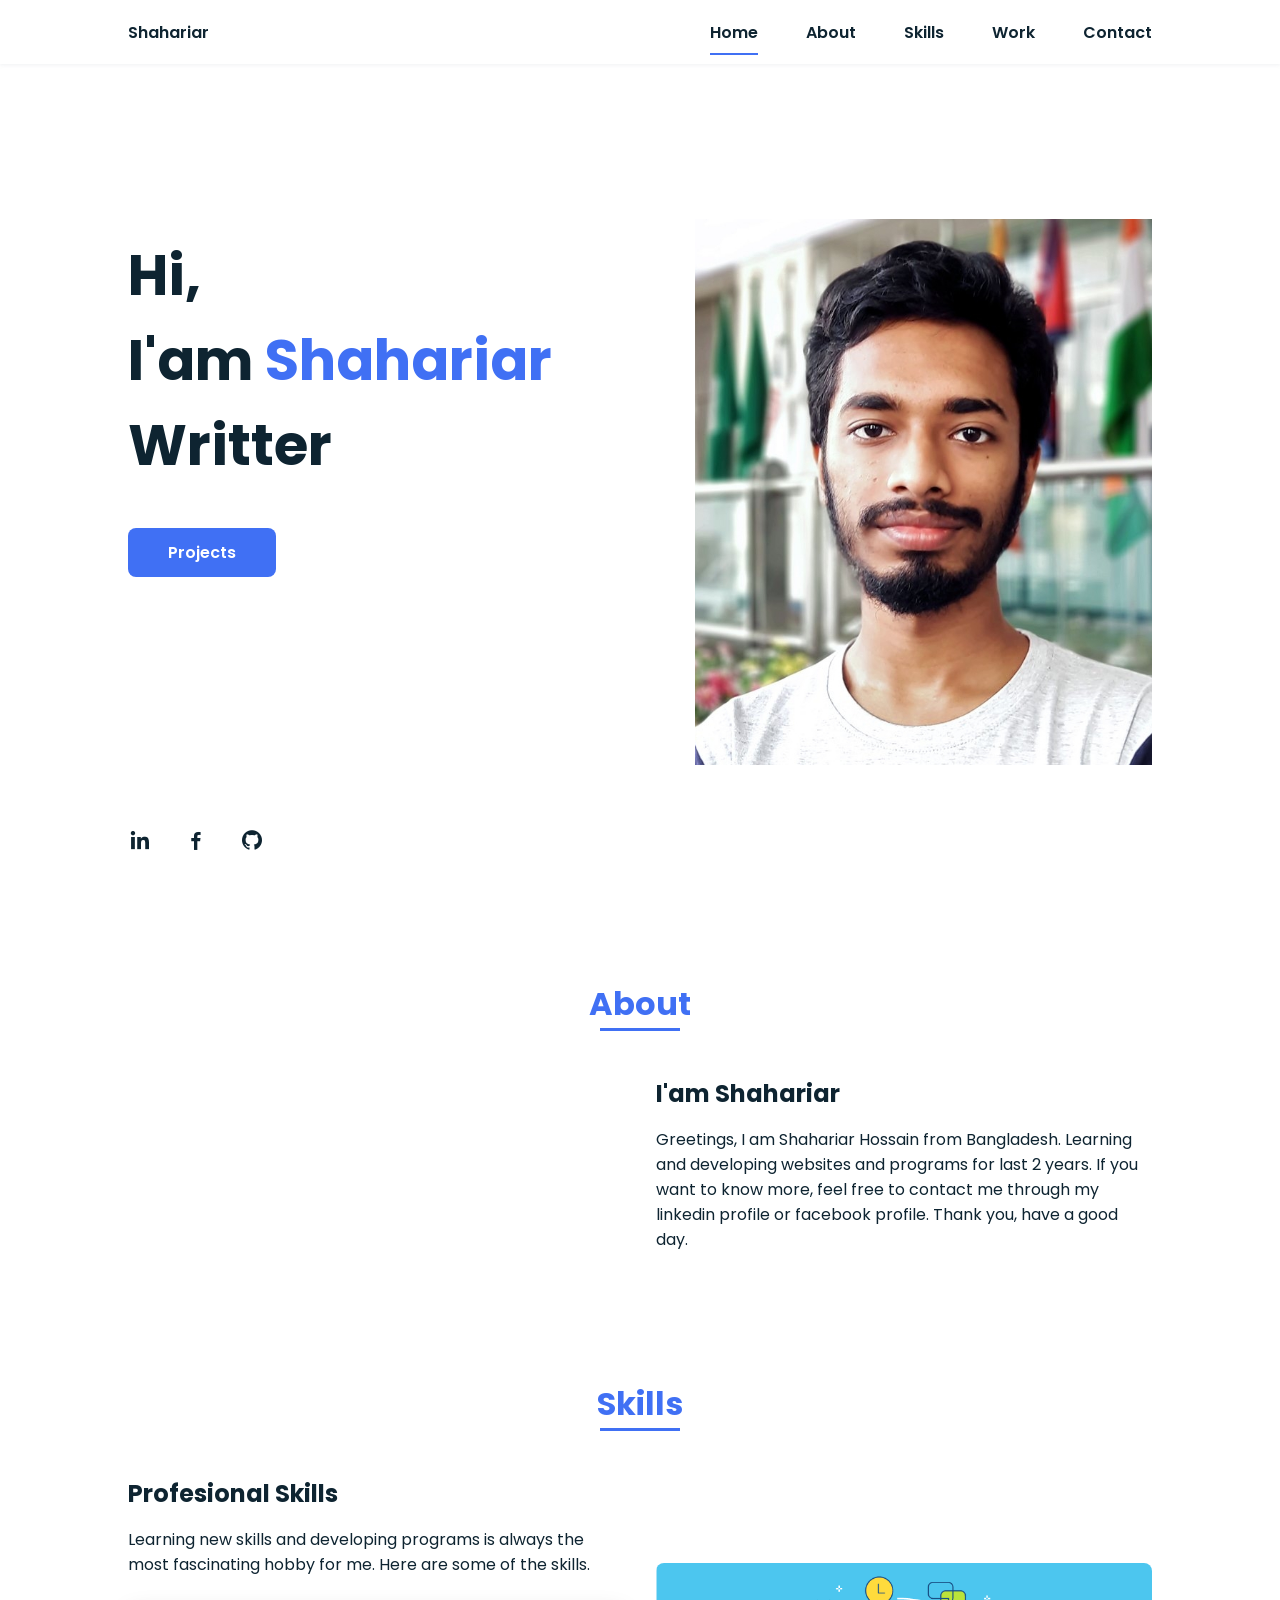
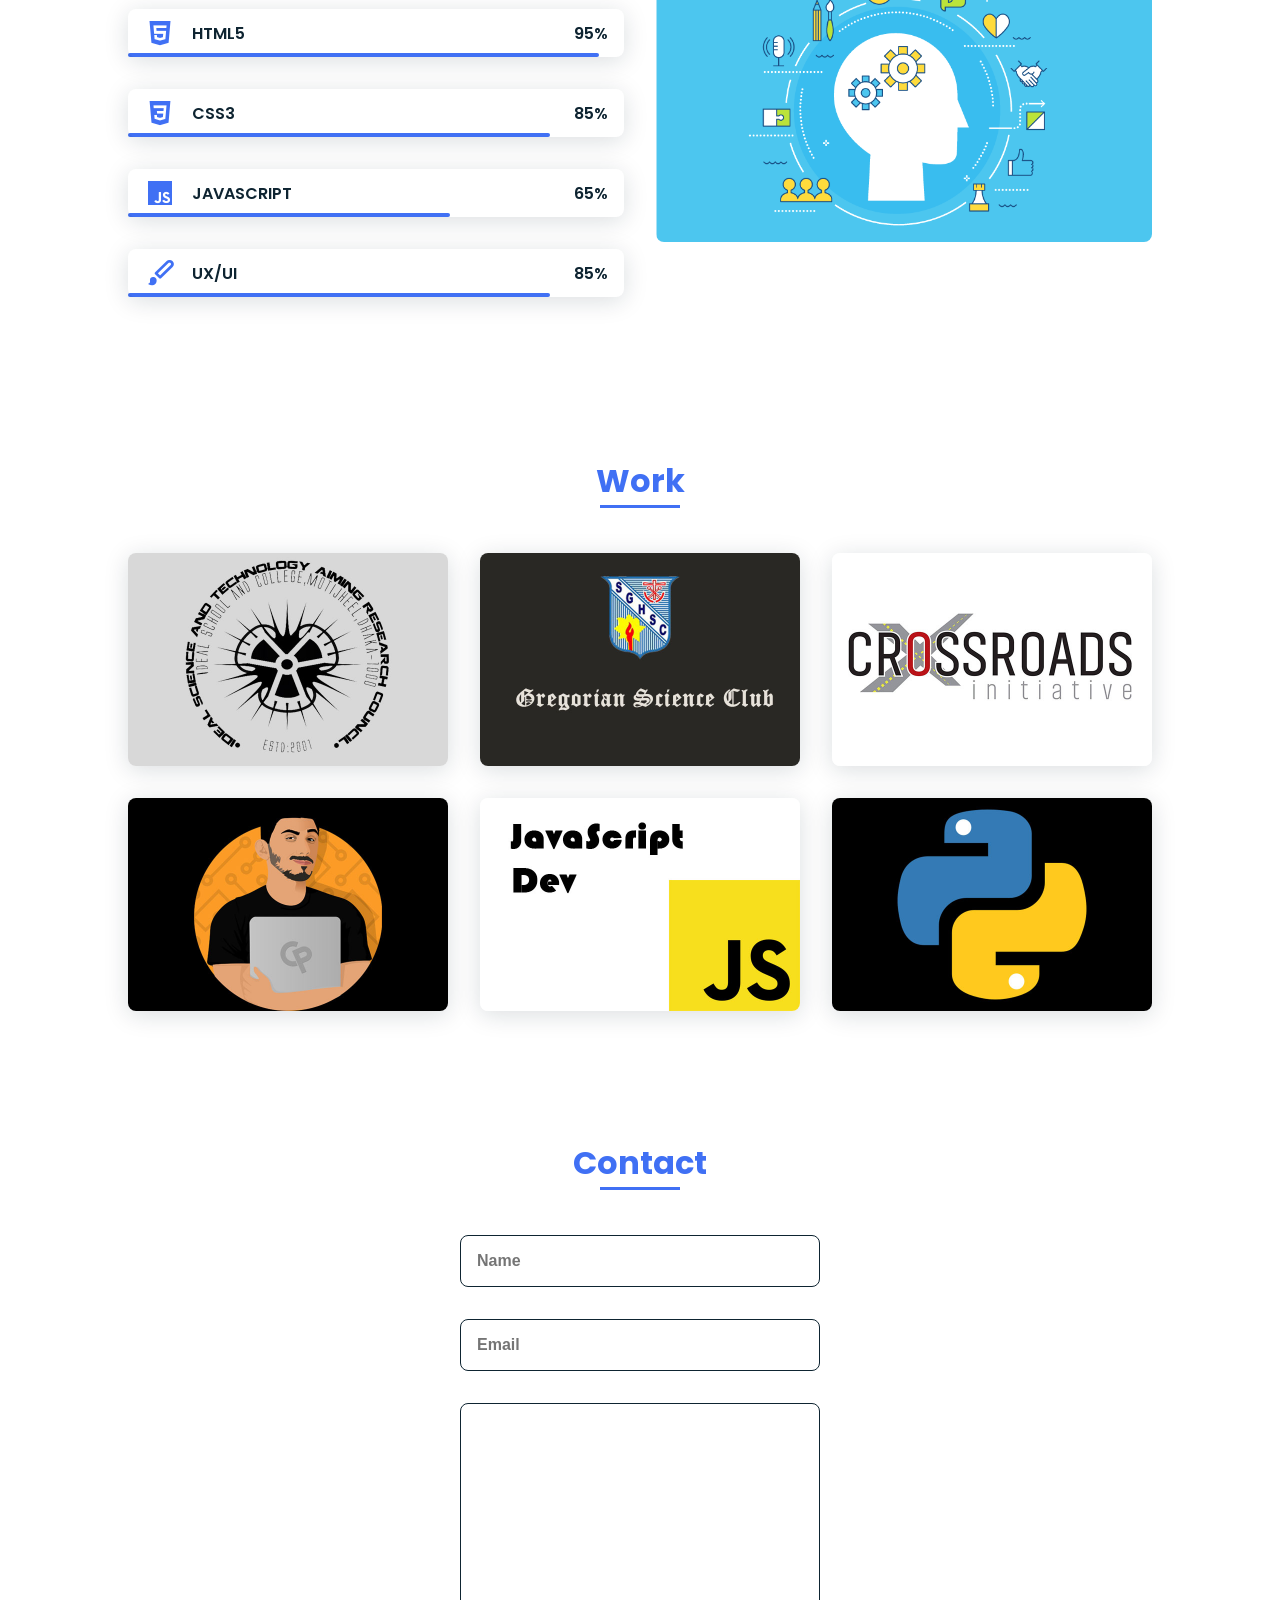
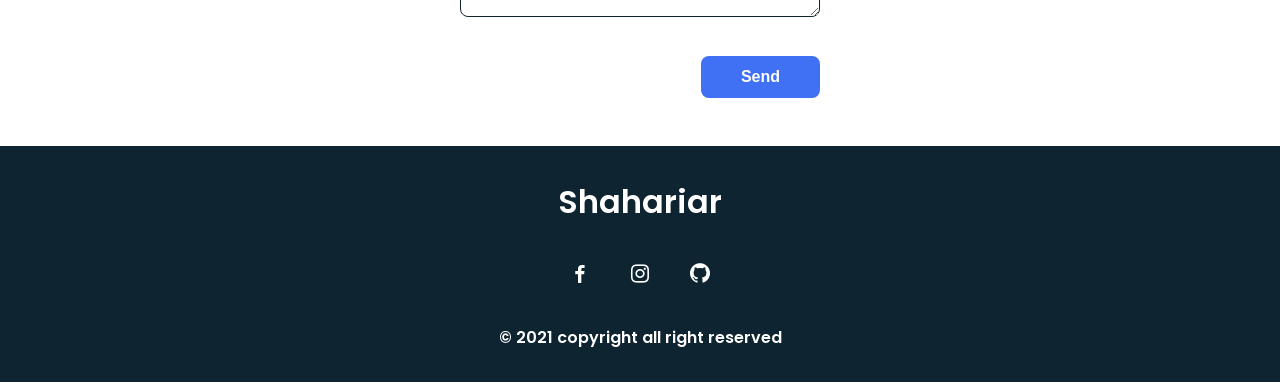
==== index.html @ df0adf30 "Add files via upload" ====
<!DOCTYPE html>
<html lang="en">

<head>
    <meta charset="UTF-8">
    <meta name="viewport" content="width=device-width, initial-scale=1.0">

    <link rel="stylesheet" href="assets/css/styles.css">

    <!-- =====BOX ICONS===== -->
    <link href='https://cdn.jsdelivr.net/npm/boxicons@2.0.5/css/boxicons.min.css' rel='stylesheet'>

    <title>Shahariar Hossain's Portfolio</title>
</head>

<body>
    <!--===== HEADER =====-->
    <header class="l-header">
        <nav class="nav bd-grid">
            <div>
                <a href="http://Shahariarportfolio.web.app/" class="nav__logo">Shahariar</a>
            </div>

            <div class="nav__menu" id="nav-menu">
                <ul class="nav__list">
                    <li class="nav__item"><a href="#home" class="nav__link active">Home</a></li>
                    <li class="nav__item"><a href="#about" class="nav__link">About</a></li>
                    <li class="nav__item"><a href="#skills" class="nav__link">Skills</a></li>
                    <li class="nav__item"><a href="#work" class="nav__link">Work</a></li>
                    <li class="nav__item"><a href="#contact" class="nav__link">Contact</a></li>
                </ul>
            </div>

            <div class="nav__toggle" id="nav-toggle">
                <i class='bx bx-menu'></i>
            </div>
        </nav>
    </header>

    <main class="l-main">
        <!--===== HOME =====-->
        <section class="home bd-grid" id="home">
            <div class="home__data">
                <h1 class="home__title">Hi,<br>I'am <span class="home__title-color">Shahariar</span><br> Writter</h1>

                <a href="https://Shahariar-project-porfolio.web.app/" class="button">Projects</a>
            </div>

            <div class="home__social">
                <a href="https://www.linkedin.com/in/sronxyz/" class="home__social-icon"><i class='bx bxl-linkedin'></i></a>
                <a href="https://www.facebook.com/sron.xyz/" class="home__social-icon"><i class='bx bxl-facebook' ></i></a>
                <a href="https://github.com/shahariarhossain" class="home__social-icon"><i class='bx bxl-github' ></i></a>
            </div>

            <div class="home__img">
                <img src="assets/img/perfil.jpg" alt="">
            </div>
        </section>

        <!--===== ABOUT =====-->
        <section class="about section " id="about">
            <h2 class="section-title">About</h2>

            <div class="about__container bd-grid">
                <div class="about__img">
                    <img src="assets/img/about.jpg" alt="">
                </div>

                <div>
                    <h2 class="about__subtitle">I'am Shahariar</h2>
                    <p class="about__text">Greetings, I am Shahariar Hossain from Bangladesh. Learning and developing websites and programs for last 2 years. If you want to know more, feel free to contact me through my linkedin profile or facebook profile. Thank you, have a
                        good day.</p>
                </div>
            </div>
        </section>

        <!--===== SKILLS =====-->
        <section class="skills section" id="skills">
            <h2 class="section-title">Skills</h2>

            <div class="skills__container bd-grid">
                <div>
                    <h2 class="skills__subtitle">Profesional Skills</h2>
                    <p class="skills__text">Learning new skills and developing programs is always the most fascinating hobby for me. Here are some of the skills.</p>
                    <div class="skills__data">
                        <div class="skills__names">
                            <i class='bx bxl-html5 skills__icon'></i>
                            <span class="skills__name">HTML5</span>
                        </div>
                        <div class="skills__bar skills__html">

                        </div>
                        <div>
                            <span class="skills__percentage">95%</span>
                        </div>
                    </div>
                    <div class="skills__data">
                        <div class="skills__names">
                            <i class='bx bxl-css3 skills__icon'></i>
                            <span class="skills__name">CSS3</span>
                        </div>
                        <div class="skills__bar skills__css">

                        </div>
                        <div>
                            <span class="skills__percentage">85%</span>
                        </div>
                    </div>
                    <div class="skills__data">
                        <div class="skills__names">
                            <i class='bx bxl-javascript skills__icon'></i>
                            <span class="skills__name">JAVASCRIPT</span>
                        </div>
                        <div class="skills__bar skills__js">

                        </div>
                        <div>
                            <span class="skills__percentage">65%</span>
                        </div>
                    </div>
                    <div class="skills__data">
                        <div class="skills__names">
                            <i class='bx bxs-paint skills__icon'></i>
                            <span class="skills__name">UX/UI</span>
                        </div>
                        <div class="skills__bar skills__ux">

                        </div>
                        <div>
                            <span class="skills__percentage">85%</span>
                        </div>
                    </div>
                </div>

                <div>
                    <img src="assets/img/work7.jpg" alt="" class="skills__img">
                </div>
            </div>
        </section>

        <!--===== WORK =====-->
        <section class="work section" id="work">
            <h2 class="section-title">Work</h2>

            <div class="work__container bd-grid">
                <div class="work__img">
                    <img src="assets/img/work1.jpg" alt="">
                </div>
                <div class="work__img">
                    <img src="assets/img/work2.jpg" alt="">
                </div>
                <div class="work__img">
                    <img src="assets/img/work3.jpg" alt="">
                </div>
                <div class="work__img">
                    <img src="assets/img/work4.jpg" alt="">
                </div>
                <div class="work__img">
                    <img src="assets/img/work5.jpg" alt="">
                </div>
                <div class="work__img">
                    <img src="assets/img/work6.jpg" alt="">
                </div>
            </div>
        </section>

        <!--===== CONTACT =====-->
        <section class="contact section" id="contact">
            <h2 class="section-title">Contact</h2>

            <div class="contact__container bd-grid">
                <form action="contact_form_handelar.php" class="contact__form">
                    <input type="text" placeholder="Name" class="contact__input">
                    <input type="mail" placeholder="Email" class="contact__input">
                    <textarea name="" id="" cols="0" rows="10" class="contact__input"></textarea>
                    <input type="submit" value="Send" class="contact__button button">
                </form>
            </div>
        </section>
    </main>

    <!--===== FOOTER =====-->
    <footer class="footer">
        <p class="footer__title">Shahariar</p>
        <div class="footer__social">
            <a href="https://www.facebook.com/sron.xyz" class="footer__icon"><i class='bx bxl-facebook' ></i></a>
            <a href="https://www.instagram.com/sron.xyz/" class="footer__icon"><i class='bx bxl-instagram' ></i></a>
            <a href="https://github.com/shahariarhossain" class="footer__icon"><i class='bx bxl-github' ></i></a>
        </div>
        <p>&#169; 2021 copyright all right reserved</p>
    </footer>


    <!--===== SCROLL REVEAL =====-->
    <script src="https://unpkg.com/scrollreveal"></script>

    <!--===== MAIN JS =====-->
    <script src="assets/js/main.js"></script>
</body>

</html>
---- assets/css/styles.css ----
/*===== GOOGLE FONTS =====*/

@import url("https://fonts.googleapis.com/css2?family=Poppins:wght@400;600;700&display=swap");
/*===== VARIABLES CSS =====*/

:root {
    --header-height: 3rem;
    --font-semi: 600;
}

/*===== Colores =====*/

:root {
    --first-color: #4070F4;
    --second-color: #0E2431;
}

/*===== Fuente y tipografia =====*/

:root {
    --body-font: 'Poppins', sans-serif;
    --big-font-size: 2rem;
    --h2-font-size: 1.25rem;
    --normal-font-size: 0.938rem;
}

@media screen and (min-width: 768px) {
    :root {
        --big-font-size: 3.5rem;
        --h2-font-size: 2rem;
        --normal-font-size: 1rem;
    }
}

/*===== Margenes =====*/

:root {
    --mb-1: 0.5rem;
    --mb-2: 1rem;
    --mb-3: 1.5rem;
    --mb-4: 2rem;
    --mb-5: 2.5rem;
    --mb-6: 3rem;
}

/*===== z index =====*/

:root {
    --z-back: -10;
    --z-normal: 1;
    --z-tooltip: 10;
    --z-fixed: 100;
}

/*===== BASE =====*/

*,
::before,
::after {
    box-sizing: border-box;
}

html {
    scroll-behavior: smooth;
}

body {
    margin: var(--header-height) 0 0 0;
    font-family: var(--body-font);
    font-size: var(--normal-font-size);
    color: var(--second-color);
}

h1,
h2,
p {
    margin: 0;
}

ul {
    margin: 0;
    padding: 0;
    list-style: none;
}

a {
    text-decoration: none;
}

img {
    max-width: 100%;
    height: auto;
    display: block;
}

/*===== CLASS CSS ===== */

.section-title {
    position: relative;
    font-size: var(--h2-font-size);
    color: var(--first-color);
    margin-top: var(--mb-2);
    margin-bottom: var(--mb-4);
    text-align: center;
}

.section-title::after {
    position: absolute;
    content: "";
    width: 64px;
    height: 0.18rem;
    left: 0;
    right: 0;
    margin: auto;
    top: 2rem;
    background-color: var(--first-color);
}

.section {
    padding-top: 3rem;
    padding-bottom: 2rem;
}

/*===== LAYOUT =====*/

.bd-grid {
    max-width: 1024px;
    display: grid;
    grid-template-columns: 100%;
    grid-column-gap: 2rem;
    width: calc(100% - 2rem);
    margin-left: var(--mb-2);
    margin-right: var(--mb-2);
}

.l-header {
    width: 100%;
    position: fixed;
    top: 0;
    left: 0;
    z-index: var(--z-fixed);
    background-color: #fff;
    box-shadow: 0 1px 4px rgba(146, 161, 176, .15);
}

/*===== NAV =====*/

.nav {
    height: var(--header-height);
    display: flex;
    justify-content: space-between;
    align-items: center;
    font-weight: var(--font-semi);
}

@media screen and (max-width: 768px) {
    .nav__menu {
        position: fixed;
        top: var(--header-height);
        right: -100%;
        width: 80%;
        height: 100%;
        padding: 2rem;
        background-color: var(--second-color);
        transition: .5s;
    }
}

.nav__item {
    margin-bottom: var(--mb-4);
}

.nav__link {
    position: relative;
    color: #fff;
}

.nav__link:hover {
    position: relative;
}

.nav__link:hover::after {
    position: absolute;
    content: "";
    width: 100%;
    height: 0.18rem;
    left: 0;
    top: 2rem;
    background-color: var(--first-color);
}

.nav__logo {
    color: var(--second-color);
}

.nav__toggle {
    color: var(--second-color);
    font-size: 1.5rem;
    cursor: pointer;
}

/*Active menu*/

.active::after {
    position: absolute;
    content: "";
    width: 100%;
    height: 0.18rem;
    left: 0;
    top: 2rem;
    background-color: var(--first-color);
}

/*=== Show menu ===*/

.show {
    right: 0;
}

/*===== HOME =====*/

.home {
    height: calc(100vh - 3rem);
    row-gap: 1rem;
}

.home__data {
    align-self: center;
}

.home__title {
    font-size: var(--big-font-size);
    margin-bottom: var(--mb-5);
}

.home__title-color {
    color: var(--first-color);
}

.home__social {
    display: flex;
    flex-direction: column;
}

.home__social-icon {
    width: max-content;
    margin-bottom: var(--mb-2);
    font-size: 1.5rem;
    color: var(--second-color);
}

.home__social-icon:hover {
    color: var(--first-color);
}

.home__img {
    position: absolute;
    right: 0;
    bottom: 0;
    width: 295px;
}

/*BUTTONS*/

.button {
    display: inline-block;
    background-color: var(--first-color);
    color: #fff;
    padding: .75rem 2.5rem;
    font-weight: var(--font-semi);
    border-radius: .5rem;
}

.button:hover {
    box-shadow: 0 10px 36px rgba(0, 0, 0, .15);
}

/* ===== ABOUT =====*/

.about__container {
    row-gap: 2rem;
    text-align: center;
}

.about__subtitle {
    margin-bottom: var(--mb-2);
}

.about__img {
    justify-self: center;
}

.about__img img {
    width: 200px;
    border-radius: .5rem;
}

/* ===== SKILLS =====*/

.skills__container {
    row-gap: 2rem;
    text-align: center;
}

.skills__subtitle {
    margin-bottom: var(--mb-2);
}

.skills__text {
    margin-bottom: var(--mb-4);
}

.skills__data {
    display: flex;
    justify-content: space-between;
    align-items: center;
    position: relative;
    font-weight: var(--font-semi);
    padding: .5rem 1rem;
    margin-bottom: var(--mb-4);
    border-radius: .5rem;
    box-shadow: 0 4px 25px rgba(14, 36, 49, .15);
}

.skills__icon {
    font-size: 2rem;
    margin-right: var(--mb-2);
    color: var(--first-color);
}

.skills__names {
    display: flex;
    align-items: center;
}

.skills__bar {
    position: absolute;
    left: 0;
    bottom: 0;
    background-color: var(--first-color);
    height: .25rem;
    border-radius: .5rem;
    z-index: var(--z-back);
}

.skills__html {
    width: 95%;
}

.skills__css {
    width: 85%;
}

.skills__js {
    width: 65%;
}

.skills__ux {
    width: 85%;
}

.skills__img {
    border-radius: .5rem;
}

/* ===== WORK =====*/

.work__container {
    row-gap: 2rem;
}

.work__img {
    box-shadow: 0 4px 25px rgba(14, 36, 49, .15);
    border-radius: .5rem;
    overflow: hidden;
}

.work__img img {
    transition: 1s;
    cursor: pointer;
}

.work__img img:hover {
    transform: scale(1.1);
}

/* ===== CONTACT =====*/

.contact__input {
    width: 100%;
    font-size: var(--normal-font-size);
    font-weight: var(--font-semi);
    padding: 1rem;
    border-radius: .5rem;
    border: 1.5px solid var(--second-color);
    outline: none;
    margin-bottom: var(--mb-4);
}

.contact__button {
    display: block;
    border: none;
    outline: none;
    font-size: var(--normal-font-size);
    cursor: pointer;
    margin-left: auto;
}

/* ===== FOOTER =====*/

.footer {
    background-color: var(--second-color);
    color: #fff;
    text-align: center;
    font-weight: var(--font-semi);
    padding: 2rem 0;
}

.footer__title {
    font-size: 2rem;
    margin-bottom: var(--mb-4);
}

.footer__social {
    margin-bottom: var(--mb-4);
}

.footer__icon {
    font-size: 1.5rem;
    color: #fff;
    margin: 0 var(--mb-2)
}

/* ===== MEDIA QUERIES=====*/

@media screen and (min-width: 768px) {
    body {
        margin: 0;
    }
    .section {
        padding-top: 4rem;
        padding-bottom: 3rem;
    }
    .section-title {
        margin-bottom: var(--mb-6);
    }
    .section-title::after {
        width: 80px;
        top: 3rem;
    }
    .nav {
        height: calc(var(--header-height) + 1rem);
    }
    .nav__list {
        display: flex;
        padding-top: 0;
    }
    .nav__item {
        margin-left: var(--mb-6);
        margin-bottom: 0;
    }
    .nav__toggle {
        display: none;
    }
    .nav__link {
        color: var(--second-color);
    }
    .home {
        height: 100vh;
    }
    .home__data {
        align-self: flex-end;
    }
    .home__social {
        padding-top: 0;
        padding-bottom: 2.5rem;
        flex-direction: row;
        align-self: flex-end;
    }
    .home__social-icon {
        margin-bottom: 0;
        margin-right: var(--mb-4);
    }
    .home__img {
        width: 457px;
        bottom: 15%;
    }
    .about__container,
    .skills__container {
        grid-template-columns: repeat(2, 1fr);
        align-items: center;
        text-align: initial;
    }
    .about__img img {
        width: 300px;
    }
    .work__container {
        grid-template-columns: repeat(3, 1fr);
        grid-template-rows: repeat(2, 1fr);
        column-gap: 2rem;
    }
    .contact__form {
        width: 360px;
    }
    .contact__container {
        justify-items: center;
    }
}

@media screen and (min-width: 1024px) {
    .bd-grid {
        margin-left: auto;
        margin-right: auto;
    }
    .home__img {
        right: 10%;
    }
}
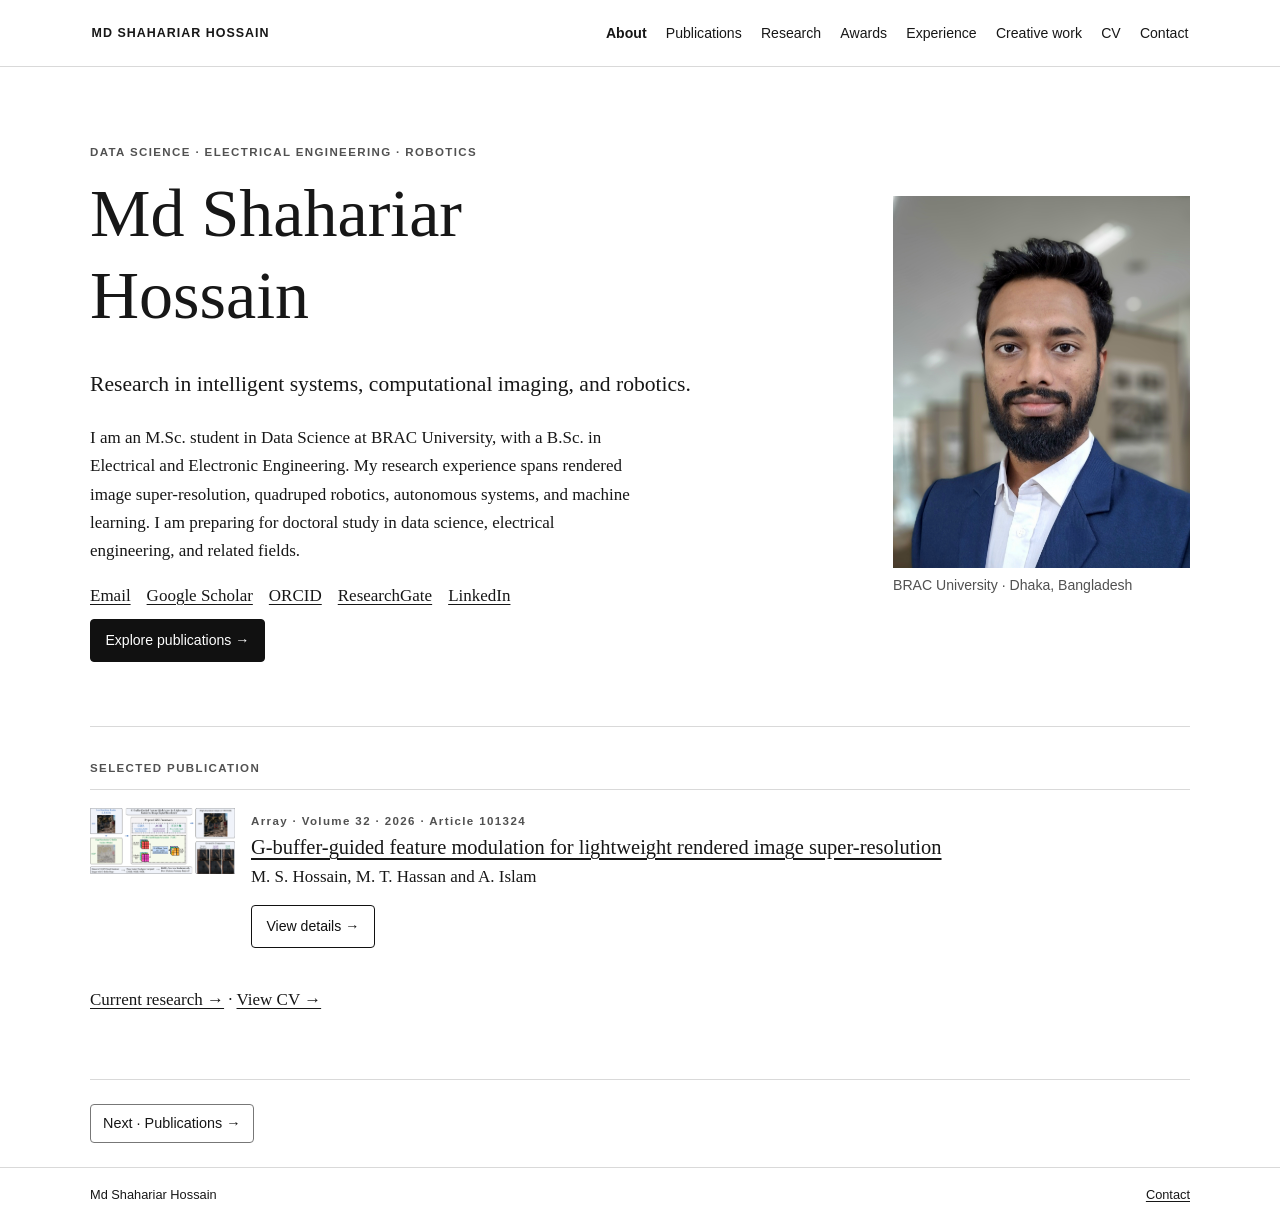
==== commit 8b13efd3: "Add files via upload" ====
--- a/index.html
+++ b/index.html
@@ -1,201 +1,49 @@
-<!DOCTYPE html>
+<!doctype html>
 <html lang="en">
-
 <head>
-    <meta charset="UTF-8">
-    <meta name="viewport" content="width=device-width, initial-scale=1.0">
-
-    <link rel="stylesheet" href="assets/css/styles.css">
-
-    <!-- =====BOX ICONS===== -->
-    <link href='https://cdn.jsdelivr.net/npm/boxicons@2.0.5/css/boxicons.min.css' rel='stylesheet'>
-
-    <title>Shahariar Hossain's Portfolio</title>
+  <meta charset="utf-8">
+  <meta name="viewport" content="width=device-width, initial-scale=1">
+  <title>About | Md Shahariar Hossain</title>
+  <link rel="stylesheet" href="style.css">
 </head>
-
 <body>
-    <!--===== HEADER =====-->
-    <header class="l-header">
-        <nav class="nav bd-grid">
-            <div>
-                <a href="http://Shahariarportfolio.web.app/" class="nav__logo">Shahariar</a>
-            </div>
-
-            <div class="nav__menu" id="nav-menu">
-                <ul class="nav__list">
-                    <li class="nav__item"><a href="#home" class="nav__link active">Home</a></li>
-                    <li class="nav__item"><a href="#about" class="nav__link">About</a></li>
-                    <li class="nav__item"><a href="#skills" class="nav__link">Skills</a></li>
-                    <li class="nav__item"><a href="#work" class="nav__link">Work</a></li>
-                    <li class="nav__item"><a href="#contact" class="nav__link">Contact</a></li>
-                </ul>
-            </div>
-
-            <div class="nav__toggle" id="nav-toggle">
-                <i class='bx bx-menu'></i>
-            </div>
-        </nav>
-    </header>
-
-    <main class="l-main">
-        <!--===== HOME =====-->
-        <section class="home bd-grid" id="home">
-            <div class="home__data">
-                <h1 class="home__title">Hi,<br>I'am <span class="home__title-color">Shahariar</span><br> Writter</h1>
-
-                <a href="https://Shahariar-project-porfolio.web.app/" class="button">Projects</a>
-            </div>
-
-            <div class="home__social">
-                <a href="https://www.linkedin.com/in/sronxyz/" class="home__social-icon"><i class='bx bxl-linkedin'></i></a>
-                <a href="https://www.facebook.com/sron.xyz/" class="home__social-icon"><i class='bx bxl-facebook' ></i></a>
-                <a href="https://github.com/shahariarhossain" class="home__social-icon"><i class='bx bxl-github' ></i></a>
-            </div>
-
-            <div class="home__img">
-                <img src="assets/img/perfil.jpg" alt="">
-            </div>
-        </section>
-
-        <!--===== ABOUT =====-->
-        <section class="about section " id="about">
-            <h2 class="section-title">About</h2>
-
-            <div class="about__container bd-grid">
-                <div class="about__img">
-                    <img src="assets/img/about.jpg" alt="">
-                </div>
-
-                <div>
-                    <h2 class="about__subtitle">I'am Shahariar</h2>
-                    <p class="about__text">Greetings, I am Shahariar Hossain from Bangladesh. Learning and developing websites and programs for last 2 years. If you want to know more, feel free to contact me through my linkedin profile or facebook profile. Thank you, have a
-                        good day.</p>
-                </div>
-            </div>
-        </section>
-
-        <!--===== SKILLS =====-->
-        <section class="skills section" id="skills">
-            <h2 class="section-title">Skills</h2>
-
-            <div class="skills__container bd-grid">
-                <div>
-                    <h2 class="skills__subtitle">Profesional Skills</h2>
-                    <p class="skills__text">Learning new skills and developing programs is always the most fascinating hobby for me. Here are some of the skills.</p>
-                    <div class="skills__data">
-                        <div class="skills__names">
-                            <i class='bx bxl-html5 skills__icon'></i>
-                            <span class="skills__name">HTML5</span>
-                        </div>
-                        <div class="skills__bar skills__html">
-
-                        </div>
-                        <div>
-                            <span class="skills__percentage">95%</span>
-                        </div>
-                    </div>
-                    <div class="skills__data">
-                        <div class="skills__names">
-                            <i class='bx bxl-css3 skills__icon'></i>
-                            <span class="skills__name">CSS3</span>
-                        </div>
-                        <div class="skills__bar skills__css">
-
-                        </div>
-                        <div>
-                            <span class="skills__percentage">85%</span>
-                        </div>
-                    </div>
-                    <div class="skills__data">
-                        <div class="skills__names">
-                            <i class='bx bxl-javascript skills__icon'></i>
-                            <span class="skills__name">JAVASCRIPT</span>
-                        </div>
-                        <div class="skills__bar skills__js">
-
-                        </div>
-                        <div>
-                            <span class="skills__percentage">65%</span>
-                        </div>
-                    </div>
-                    <div class="skills__data">
-                        <div class="skills__names">
-                            <i class='bx bxs-paint skills__icon'></i>
-                            <span class="skills__name">UX/UI</span>
-                        </div>
-                        <div class="skills__bar skills__ux">
-
-                        </div>
-                        <div>
-                            <span class="skills__percentage">85%</span>
-                        </div>
-                    </div>
-                </div>
-
-                <div>
-                    <img src="assets/img/work7.jpg" alt="" class="skills__img">
-                </div>
-            </div>
-        </section>
-
-        <!--===== WORK =====-->
-        <section class="work section" id="work">
-            <h2 class="section-title">Work</h2>
-
-            <div class="work__container bd-grid">
-                <div class="work__img">
-                    <img src="assets/img/work1.jpg" alt="">
-                </div>
-                <div class="work__img">
-                    <img src="assets/img/work2.jpg" alt="">
-                </div>
-                <div class="work__img">
-                    <img src="assets/img/work3.jpg" alt="">
-                </div>
-                <div class="work__img">
-                    <img src="assets/img/work4.jpg" alt="">
-                </div>
-                <div class="work__img">
-                    <img src="assets/img/work5.jpg" alt="">
-                </div>
-                <div class="work__img">
-                    <img src="assets/img/work6.jpg" alt="">
-                </div>
-            </div>
-        </section>
-
-        <!--===== CONTACT =====-->
-        <section class="contact section" id="contact">
-            <h2 class="section-title">Contact</h2>
-
-            <div class="contact__container bd-grid">
-                <form action="contact_form_handelar.php" class="contact__form">
-                    <input type="text" placeholder="Name" class="contact__input">
-                    <input type="mail" placeholder="Email" class="contact__input">
-                    <textarea name="" id="" cols="0" rows="10" class="contact__input"></textarea>
-                    <input type="submit" value="Send" class="contact__button button">
-                </form>
-            </div>
-        </section>
-    </main>
-
-    <!--===== FOOTER =====-->
-    <footer class="footer">
-        <p class="footer__title">Shahariar</p>
-        <div class="footer__social">
-            <a href="https://www.facebook.com/sron.xyz" class="footer__icon"><i class='bx bxl-facebook' ></i></a>
-            <a href="https://www.instagram.com/sron.xyz/" class="footer__icon"><i class='bx bxl-instagram' ></i></a>
-            <a href="https://github.com/shahariarhossain" class="footer__icon"><i class='bx bxl-github' ></i></a>
-        </div>
-        <p>&#169; 2021 copyright all right reserved</p>
-    </footer>
-
-
-    <!--===== SCROLL REVEAL =====-->
-    <script src="https://unpkg.com/scrollreveal"></script>
-
-    <!--===== MAIN JS =====-->
-    <script src="assets/js/main.js"></script>
+  <a class="skip" href="#main">Skip to content</a>
+  <header class="site-header">
+    <div class="header-inner">
+      <a class="brand" href="index.html">MD SHAHARIAR HOSSAIN</a>
+      <nav class="desktop-nav" aria-label="Main navigation">
+        <a href="index.html" aria-current="page">About</a>
+        <a href="publications.html">Publications</a>
+        <a href="research.html">Research</a>
+        <a href="awards.html">Awards</a>
+        <a href="experience.html">Experience</a>
+        <a href="creative.html">Creative work</a>
+        <a href="cv.html">CV</a>
+        <a href="contact.html">Contact</a>
+      </nav>
+      <details class="mobile-menu">
+        <summary aria-label="Main navigation menu"><span aria-hidden="true"></span></summary>
+        <nav aria-label="Main navigation">
+        <a href="index.html" aria-current="page">About</a>
+        <a href="publications.html">Publications</a>
+        <a href="research.html">Research</a>
+        <a href="awards.html">Awards</a>
+        <a href="experience.html">Experience</a>
+        <a href="creative.html">Creative work</a>
+        <a href="cv.html">CV</a>
+        <a href="contact.html">Contact</a>
+      </nav>
+      </details>
+    </div>
+  </header>
+  <main id="main">
+<section class="hero wrap" id="about"><div class="hero-copy"><p class="eyebrow">DATA SCIENCE · ELECTRICAL ENGINEERING · ROBOTICS</p><h1>Md Shahariar<br>Hossain</h1><p class="lead">Research in intelligent systems, computational imaging, and robotics.</p><p>I am an M.Sc. student in Data Science at BRAC University, with a B.Sc. in Electrical and Electronic Engineering. My research experience spans rendered image super-resolution, quadruped robotics, autonomous systems, and machine learning. I am preparing for doctoral study in data science, electrical engineering, and related fields.</p><div class="links"><a href="mailto:shahariar.hossain.sron@gmail.com">Email</a><a href="https://scholar.google.com/citations?user=Wtchfr8AAAAJ&amp;hl=en">Google Scholar</a><a href="https://orcid.org/0009-0006-8416-8100">ORCID</a><a href="https://researchgate.net/profile/Md-Hossain-1381">ResearchGate</a><a href="https://linkedin.com/in/sronxyz">LinkedIn</a></div><a class="button" href="publications.html">Explore publications <span aria-hidden="true">→</span></a></div><figure class="portrait"><img src="portrait.jpg" alt="Portrait of Md Shahariar Hossain"><figcaption>BRAC University · Dhaka, Bangladesh</figcaption></figure></section>
+<section class="wrap featured"><p class="eyebrow">SELECTED PUBLICATION</p><article class="paper-card">
+  <img class="paper-thumb" src="gbuffer.png" alt="" loading="lazy">
+  <div><p class="eyebrow">Array · Volume 32 · 2026 · Article 101324</p><h2><a href="paper-gbuffer.html">G-buffer-guided feature modulation for lightweight rendered image super-resolution</a></h2><p>M. S. Hossain, M. T. Hassan and A. Islam</p><p class="paper-actions"><a class="button secondary" href="paper-gbuffer.html">View details →</a></p></div>
+</article><p><a href="research.html">Current research →</a> · <a href="cv.html">View CV →</a></p></section>
+  </main>
+  <nav class="wrap page-links" aria-label="Page navigation"><a href="publications.html">Next · Publications →</a></nav>
+  <footer><div class="wrap footer-inner"><span>Md Shahariar Hossain</span><a href="contact.html">Contact</a></div></footer>
 </body>
-
-</html>+</html>
--- a/style.css
+++ b/style.css
@@ -0,0 +1,197 @@
+:root {
+  color-scheme: light;
+  --ink: #171717;
+  --muted: #515151;
+  --line: #d9d9d9;
+  --surface: #f7f7f7;
+}
+* { box-sizing: border-box; }
+body { margin: 0; color: var(--ink); background: #fff; font: 17px/1.65 Georgia, "Times New Roman", serif; }
+a { color: inherit; text-underline-offset: .18em; }
+a:hover { text-decoration-thickness: 2px; }
+a:focus-visible { outline: 2px solid #111; outline-offset: 4px; }
+img { display: block; max-width: 100%; filter: grayscale(1); }
+h1, h2, h3, h4 { line-height: 1.2; }
+h1 { font-size: clamp(2.35rem, 6vw, 4.25rem); font-weight: 400; margin: .15em 0 .45em; overflow-wrap: anywhere; }
+h2 { font-size: clamp(1.65rem, 4vw, 2.65rem); font-weight: 400; }
+h3 { font-size: 1.25rem; }
+.wrap, .header-inner { width: min(1100px, calc(100% - 40px)); margin-inline: auto; }
+.site-header, footer { border-bottom: 1px solid var(--line); }
+.header-inner, .footer-inner { display: flex; align-items: center; justify-content: space-between; gap: 1rem; padding-block: 1rem; }
+.brand, nav, .eyebrow, .tag, .button, .year, .footer-inner, .social-icon, figcaption { font-family: Arial, sans-serif; }
+.brand { font-size: .78rem; font-weight: 700; letter-spacing: .08em; text-decoration: none; }
+nav, .links, .cv-actions { display: flex; flex-wrap: wrap; gap: .5rem 1rem; }
+nav a { font-size: .88rem; text-decoration: none; padding-block: .4rem; }
+nav a:hover, nav [aria-current] { text-decoration: underline; }
+.skip { position: absolute; left: .75rem; top: .75rem; transform: translateY(-200%); background: white; padding: .5rem; }
+.skip:focus { transform: none; }
+.hero { display: grid; grid-template-columns: 1fr minmax(180px, 27%); align-items: center; gap: clamp(2rem, 7vw, 6rem); padding-block: 4rem; }
+.hero-copy > p { max-width: 65ch; }
+.lead { font-size: 1.35rem; }
+.eyebrow, .tag { font-size: .72rem; font-weight: 700; letter-spacing: .12em; color: var(--muted); }
+.portrait, figure { margin: 0; }
+.portrait img { width: 100%; aspect-ratio: 4/5; object-fit: cover; }
+figcaption, .small, .muted { font-size: .88rem; color: var(--muted); }
+figcaption { padding-top: .4rem; }
+.button { display: inline-block; margin-top: .6rem; padding: .55rem .9rem; border: 1px solid #111; background: #111; color: white; text-decoration: none; font-size: .88rem; }
+.button:hover { background: #333; }
+.button.secondary { color: #111; background: white; }
+.button.secondary:hover { background: #eee; }
+.page, .section { padding-block: clamp(2.5rem, 6vw, 5rem); }
+.featured { padding: 1.25rem 0 3rem; border-top: 1px solid var(--line); }
+.section-heading { border-bottom: 1px solid var(--line); margin-bottom: 2rem; }
+.grid { display: grid; gap: 1.5rem; }
+.two { grid-template-columns: repeat(2, minmax(0, 1fr)); }
+.three { grid-template-columns: repeat(3, minmax(0, 1fr)); }
+.card { padding: 1.25rem; border: 1px solid var(--line); background: white; }
+.shaded, .contact { background: var(--surface); }
+.paper-card { display: flex; gap: 1rem; align-items: start; border-top: 1px solid var(--line); padding: 1.1rem 0; }
+.paper-card h2 { font-size: 1.28rem; margin: .2rem 0; }
+.paper-card p { margin: .25rem 0; }
+.paper-icon { display: grid; flex: 0 0 2.75rem; height: 3.25rem; place-items: center; background: #eee; font: 1.5rem Georgia, serif; }
+.paper-detail { max-width: 780px; }
+.paper-detail h1 { font-size: clamp(2rem, 4.5vw, 3.2rem); }
+.byline { color: var(--muted); }
+.award { display: grid; grid-template-columns: 5rem 1fr; border-bottom: 1px solid var(--line); padding-block: .6rem; }
+.award-gallery { margin-bottom: 1.5rem; }
+.award-gallery img { width: 100%; aspect-ratio: 16/9; object-fit: cover; background: #eee; }
+.award span { padding-top: 1em; color: var(--muted); }
+.gallery { display: grid; grid-template-columns: repeat(3, 1fr); gap: .5rem; }
+.gallery img { width: 100%; aspect-ratio: 1; object-fit: cover; }
+.contact-email, .contact a { overflow-wrap: anywhere; }
+.social-icon { display: inline-grid; place-items: center; width: 1.6rem; height: 1.6rem; margin-right: .35rem; border: 1px solid #777; font-size: .72rem; font-weight: bold; }
+.cv-viewer { display: block; width: 100%; min-height: 70vh; height: 850px; border: 1px solid var(--line); }
+footer { border-top: 1px solid var(--line); border-bottom: 0; font-size: .8rem; }
+@media (max-width: 800px) {
+  .header-inner { align-items: flex-start; flex-direction: column; gap: .35rem; }
+  .three { grid-template-columns: 1fr; }
+}
+@media (max-width: 560px) {
+  .two, .hero { grid-template-columns: 1fr; }
+  .portrait { max-width: 180px; }
+  .hero { gap: 1.5rem; }
+  .award { grid-template-columns: 4rem 1fr; }
+  .cv-viewer { height: 75vh; }
+}
+
+/* Bordered controls and full-width research rows */
+img { filter: none; }
+body { font-family: "Times New Roman", Georgia, serif; }
+a:not(.skip):not(.button) {
+  display: inline-block;
+  border: 1px solid #bcbcbc;
+  border-radius: 4px;
+  padding: .22em .6em;
+  text-decoration: none;
+  max-width: 100%;
+  overflow-wrap: anywhere;
+}
+a:not(.skip):not(.button):hover { background: #eee; border-color: #555; }
+a[aria-current="page"]:not(.button) { background: #111; color: #fff; border-color: #111; }
+a[aria-current="page"]:not(.button):hover { background: #333; }
+.button { border-radius: 4px; }
+button.button { cursor: pointer; }
+.page-links { justify-content: space-between; padding-block: 1.5rem; border-top: 1px solid var(--line); }
+.page-links a { font-size: .9rem; }
+.research-rows { display: grid; gap: 1.25rem; }
+.research-row { display: grid; grid-template-columns: minmax(180px, 35%) 1fr; gap: 1.5rem; align-items: start; }
+.research-row h3 { margin-top: .4rem; }
+.research-row img { width: 100%; }
+.paper-thumb { flex: 0 0 145px; width: 145px; }
+.paper-detail .detail-figure { max-width: 480px; margin-block: 1.5rem; }
+.social-icon { color: white; border: 0; background: #333; border-radius: 3px; }
+a[href*="linkedin.com"] .social-icon { background: #0a66c2; }
+a[href*="scholar.google"] .social-icon { background: #2764cc; }
+a[href*="orcid.org"] .social-icon { background: #a6ce39; color: #171717; }
+a[href*="researchgate.net"] .social-icon { background: #007c67; }
+a[href*="facebook.com"] .social-icon { background: #0866ff; }
+a[href*="instagram.com"] .social-icon { background: #af236a; }
+a[href*="youtube.com"] .social-icon { background: #c00; }
+.cv-preview { margin: 1.5rem auto; max-width: 880px; }
+.cv-preview canvas { display: block; width: 100%; height: auto; margin: 0 auto 1rem; }
+@media (max-width: 600px) {
+  .research-row { grid-template-columns: 1fr; }
+  .paper-thumb { flex-basis: 86px; width: 86px; }
+}
+@media print {
+  .site-header, footer, .page-links, .skip, .cv-heading { display: none !important; }
+  .cv-page { width: 100%; padding: 0; }
+  .cv-preview { margin: 0; max-width: none; }
+  .cv-preview canvas { width: auto; max-width: 100%; max-height: 9.5in; margin: 0 auto; break-inside: avoid; }
+  .cv-preview canvas + canvas { break-before: page; }
+}
+
+/* Inline references and explicit actions */
+body { font-family: Georgia, "Times New Roman", serif; }
+a:not(.skip):not(.button) {
+  display: inline;
+  border: 0;
+  border-radius: 0;
+  padding: 0;
+  text-decoration: underline;
+}
+a:not(.skip):not(.button):hover { background: transparent; }
+.site-header a:not(.button) {
+  display: inline-block;
+  padding: .35rem .1rem;
+  text-decoration: none;
+  color: #171717;
+  background: transparent;
+}
+.site-header a[aria-current="page"]:not(.button) { font-weight: 700; }
+.site-header a:not(.button):hover { color: #555; }
+.page-links a:not(.button) {
+  display: inline-block;
+  padding: .4rem .75rem;
+  border: 1px solid #777;
+  border-radius: 4px;
+  text-decoration: none;
+}
+.page-links a:not(.button):hover { background: #eee; }
+.paper-thumb { align-self: flex-start; max-height: 130px; object-fit: contain; }
+.research-row.text-only { grid-template-columns: 1fr; }
+.detail-figure img { max-height: 580px; object-fit: contain; }
+.video-entry { display: flex; gap: .8rem; align-items: center; margin: 1rem 0; }
+.video-entry img { width: min(32%, 120px); aspect-ratio: 16/9; object-fit: cover; }
+.site-header nav a[aria-current="page"]:hover { background: transparent; color: #555; }
+
+/* Compact mobile navigation */
+.mobile-menu { display: none; }
+@media (max-width: 800px) {
+  .site-header .header-inner {
+    display: grid;
+    grid-template-columns: minmax(0, 1fr) auto;
+    align-items: center;
+    position: relative;
+  }
+  .site-header .desktop-nav { display: none; }
+  .mobile-menu { display: block; }
+  .mobile-menu summary {
+    display: grid;
+    place-items: center;
+    width: 44px;
+    height: 44px;
+    list-style: none;
+    cursor: pointer;
+  }
+  .mobile-menu summary::-webkit-details-marker { display: none; }
+  .mobile-menu summary span {
+    width: 22px;
+    height: 2px;
+    background: currentColor;
+    box-shadow: 0 -6px currentColor, 0 6px currentColor;
+  }
+  .mobile-menu nav {
+    position: absolute;
+    z-index: 2;
+    inset: 100% 0 auto;
+    display: grid;
+    gap: 0;
+    padding: .5rem 1rem;
+    background: #fff;
+    border: 1px solid var(--line);
+  }
+  .site-header .mobile-menu nav a {
+    padding: .55rem .1rem;
+  }
+}
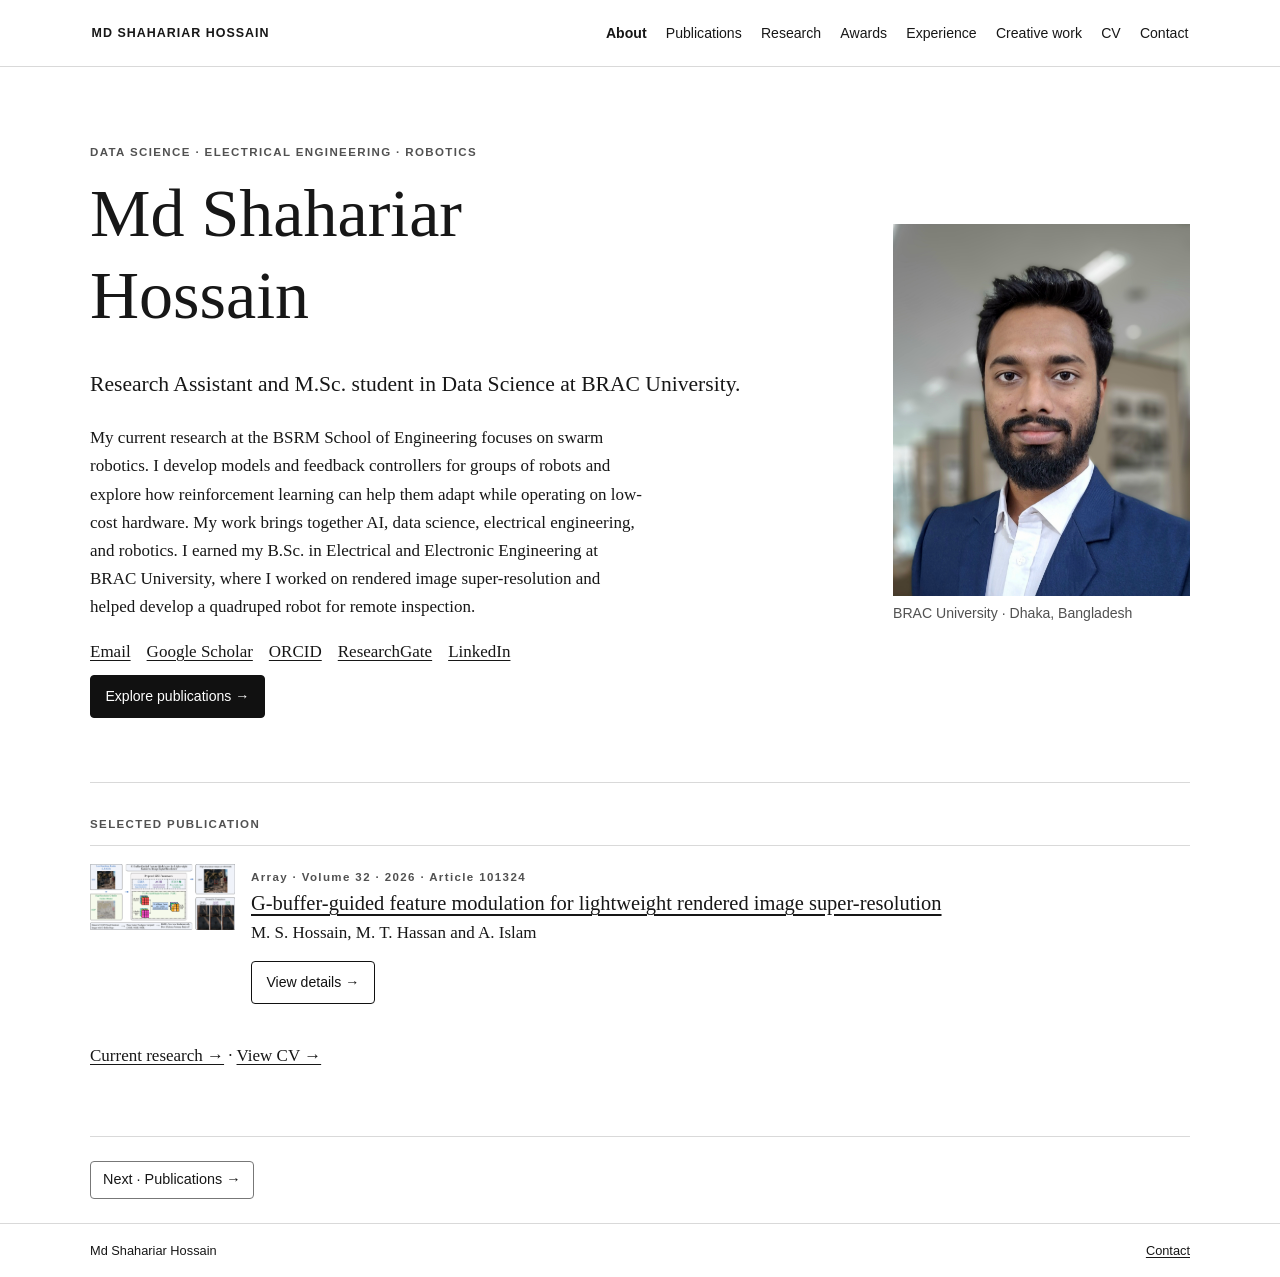
==== commit 9d6d8a91: "Revise hero section content and research focus Updated the research description and role in the hero" ====
--- a/index.html
+++ b/index.html
@@ -37,7 +37,7 @@
     </div>
   </header>
   <main id="main">
-<section class="hero wrap" id="about"><div class="hero-copy"><p class="eyebrow">DATA SCIENCE · ELECTRICAL ENGINEERING · ROBOTICS</p><h1>Md Shahariar<br>Hossain</h1><p class="lead">Research in intelligent systems, computational imaging, and robotics.</p><p>I am an M.Sc. student in Data Science at BRAC University, with a B.Sc. in Electrical and Electronic Engineering. My research experience spans rendered image super-resolution, quadruped robotics, autonomous systems, and machine learning. I am preparing for doctoral study in data science, electrical engineering, and related fields.</p><div class="links"><a href="mailto:shahariar.hossain.sron@gmail.com">Email</a><a href="https://scholar.google.com/citations?user=Wtchfr8AAAAJ&amp;hl=en">Google Scholar</a><a href="https://orcid.org/0009-0006-8416-8100">ORCID</a><a href="https://researchgate.net/profile/Md-Hossain-1381">ResearchGate</a><a href="https://linkedin.com/in/sronxyz">LinkedIn</a></div><a class="button" href="publications.html">Explore publications <span aria-hidden="true">→</span></a></div><figure class="portrait"><img src="portrait.jpg" alt="Portrait of Md Shahariar Hossain"><figcaption>BRAC University · Dhaka, Bangladesh</figcaption></figure></section>
+<section class="hero wrap" id="about"><div class="hero-copy"><p class="eyebrow">DATA SCIENCE · ELECTRICAL ENGINEERING · ROBOTICS</p><h1>Md Shahariar<br>Hossain</h1><p class="lead">Research Assistant and M.Sc. student in Data Science at BRAC University.</p><p>My current research at the BSRM School of Engineering focuses on swarm robotics. I develop models and feedback controllers for groups of robots and explore how reinforcement learning can help them adapt while operating on low-cost hardware. My work brings together AI, data science, electrical engineering, and robotics. I earned my B.Sc. in Electrical and Electronic Engineering at BRAC University, where I worked on rendered image super-resolution and helped develop a quadruped robot for remote inspection.</p><div class="links"><a href="mailto:shahariar.hossain.sron@gmail.com">Email</a><a href="https://scholar.google.com/citations?user=Wtchfr8AAAAJ&amp;hl=en">Google Scholar</a><a href="https://orcid.org/0009-0006-8416-8100">ORCID</a><a href="https://researchgate.net/profile/Md-Hossain-1381">ResearchGate</a><a href="https://linkedin.com/in/sronxyz">LinkedIn</a></div><a class="button" href="publications.html">Explore publications <span aria-hidden="true">→</span></a></div><figure class="portrait"><img src="portrait.jpg" alt="Portrait of Md Shahariar Hossain"><figcaption>BRAC University · Dhaka, Bangladesh</figcaption></figure></section>
 <section class="wrap featured"><p class="eyebrow">SELECTED PUBLICATION</p><article class="paper-card">
   <img class="paper-thumb" src="gbuffer.png" alt="" loading="lazy">
   <div><p class="eyebrow">Array · Volume 32 · 2026 · Article 101324</p><h2><a href="paper-gbuffer.html">G-buffer-guided feature modulation for lightweight rendered image super-resolution</a></h2><p>M. S. Hossain, M. T. Hassan and A. Islam</p><p class="paper-actions"><a class="button secondary" href="paper-gbuffer.html">View details →</a></p></div>
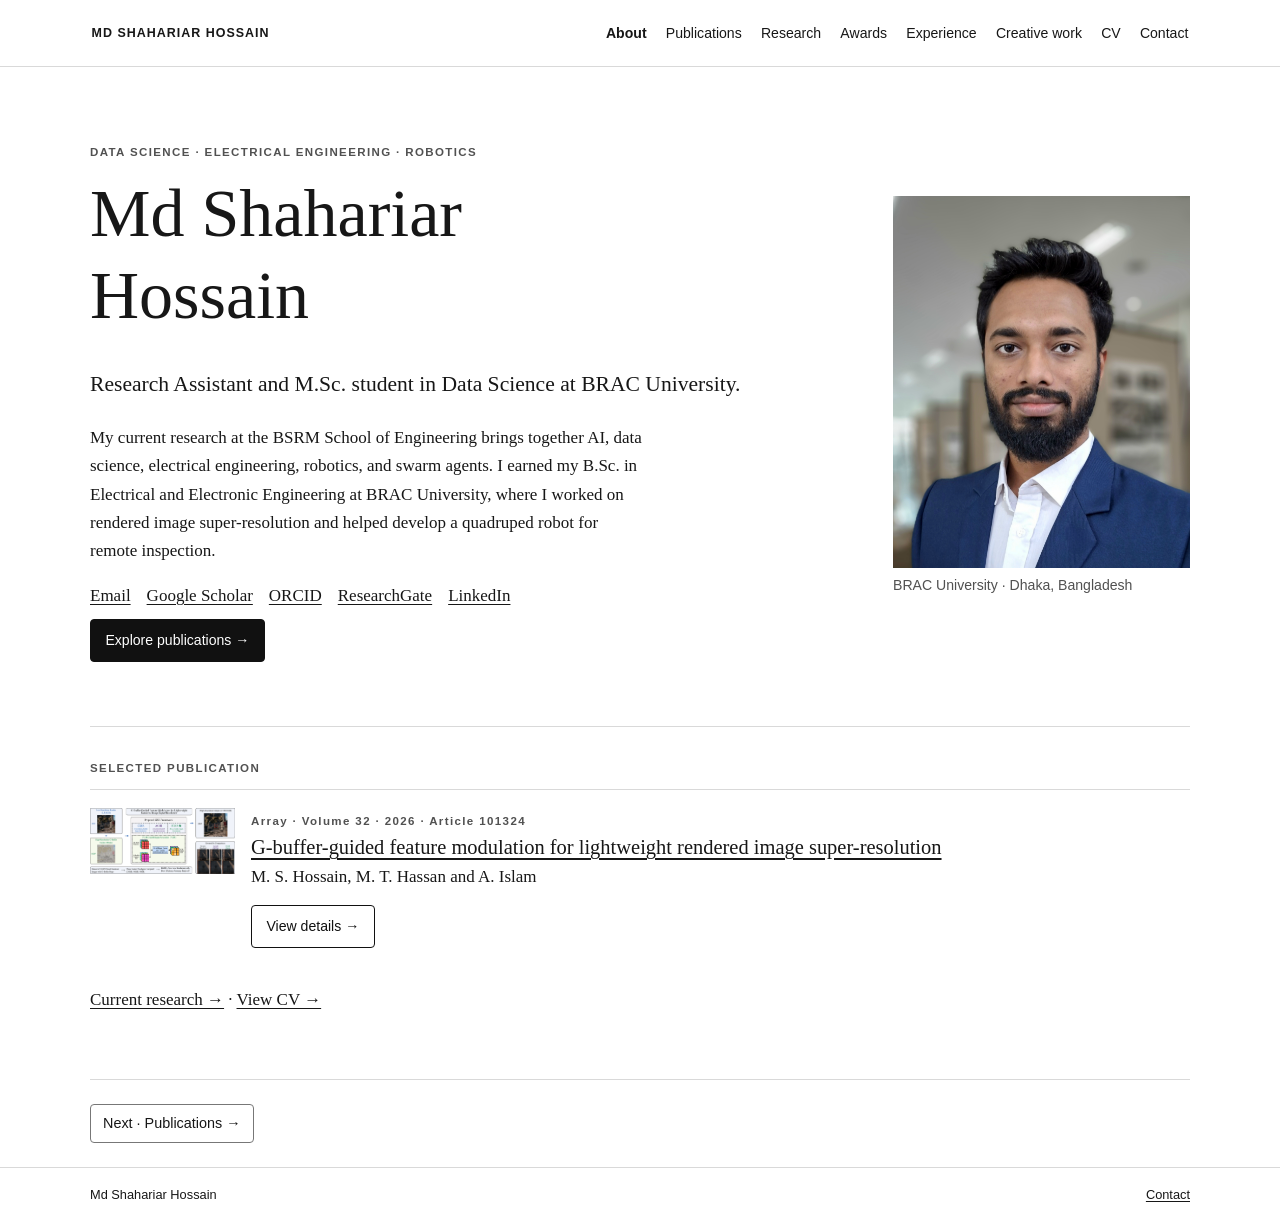
==== commit 5c0b9441: "Revise hero section and update publication info Updated the content in the hero section to reflect c" ====
--- a/index.html
+++ b/index.html
@@ -37,7 +37,7 @@
     </div>
   </header>
   <main id="main">
-<section class="hero wrap" id="about"><div class="hero-copy"><p class="eyebrow">DATA SCIENCE · ELECTRICAL ENGINEERING · ROBOTICS</p><h1>Md Shahariar<br>Hossain</h1><p class="lead">Research Assistant and M.Sc. student in Data Science at BRAC University.</p><p>My current research at the BSRM School of Engineering focuses on swarm robotics. I develop models and feedback controllers for groups of robots and explore how reinforcement learning can help them adapt while operating on low-cost hardware. My work brings together AI, data science, electrical engineering, and robotics. I earned my B.Sc. in Electrical and Electronic Engineering at BRAC University, where I worked on rendered image super-resolution and helped develop a quadruped robot for remote inspection.</p><div class="links"><a href="mailto:shahariar.hossain.sron@gmail.com">Email</a><a href="https://scholar.google.com/citations?user=Wtchfr8AAAAJ&amp;hl=en">Google Scholar</a><a href="https://orcid.org/0009-0006-8416-8100">ORCID</a><a href="https://researchgate.net/profile/Md-Hossain-1381">ResearchGate</a><a href="https://linkedin.com/in/sronxyz">LinkedIn</a></div><a class="button" href="publications.html">Explore publications <span aria-hidden="true">→</span></a></div><figure class="portrait"><img src="portrait.jpg" alt="Portrait of Md Shahariar Hossain"><figcaption>BRAC University · Dhaka, Bangladesh</figcaption></figure></section>
+<section class="hero wrap" id="about"><div class="hero-copy"><p class="eyebrow">DATA SCIENCE · ELECTRICAL ENGINEERING · ROBOTICS</p><h1>Md Shahariar<br>Hossain</h1><p class="lead">Research Assistant and M.Sc. student in Data Science at BRAC University.</p><p>My current research at the BSRM School of Engineering brings together AI, data science, electrical engineering, robotics, and swarm agents. I earned my B.Sc. in Electrical and Electronic Engineering at BRAC University, where I worked on rendered image super-resolution and helped develop a quadruped robot for remote inspection.</p><div class="links"><a href="mailto:shahariar.hossain.sron@gmail.com">Email</a><a href="https://scholar.google.com/citations?user=Wtchfr8AAAAJ&amp;hl=en">Google Scholar</a><a href="https://orcid.org/0009-0006-8416-8100">ORCID</a><a href="https://researchgate.net/profile/Md-Hossain-1381">ResearchGate</a><a href="https://linkedin.com/in/sronxyz">LinkedIn</a></div><a class="button" href="publications.html">Explore publications <span aria-hidden="true">→</span></a></div><figure class="portrait"><img src="portrait.jpg" alt="Portrait of Md Shahariar Hossain"><figcaption>BRAC University · Dhaka, Bangladesh</figcaption></figure></section>
 <section class="wrap featured"><p class="eyebrow">SELECTED PUBLICATION</p><article class="paper-card">
   <img class="paper-thumb" src="gbuffer.png" alt="" loading="lazy">
   <div><p class="eyebrow">Array · Volume 32 · 2026 · Article 101324</p><h2><a href="paper-gbuffer.html">G-buffer-guided feature modulation for lightweight rendered image super-resolution</a></h2><p>M. S. Hossain, M. T. Hassan and A. Islam</p><p class="paper-actions"><a class="button secondary" href="paper-gbuffer.html">View details →</a></p></div>
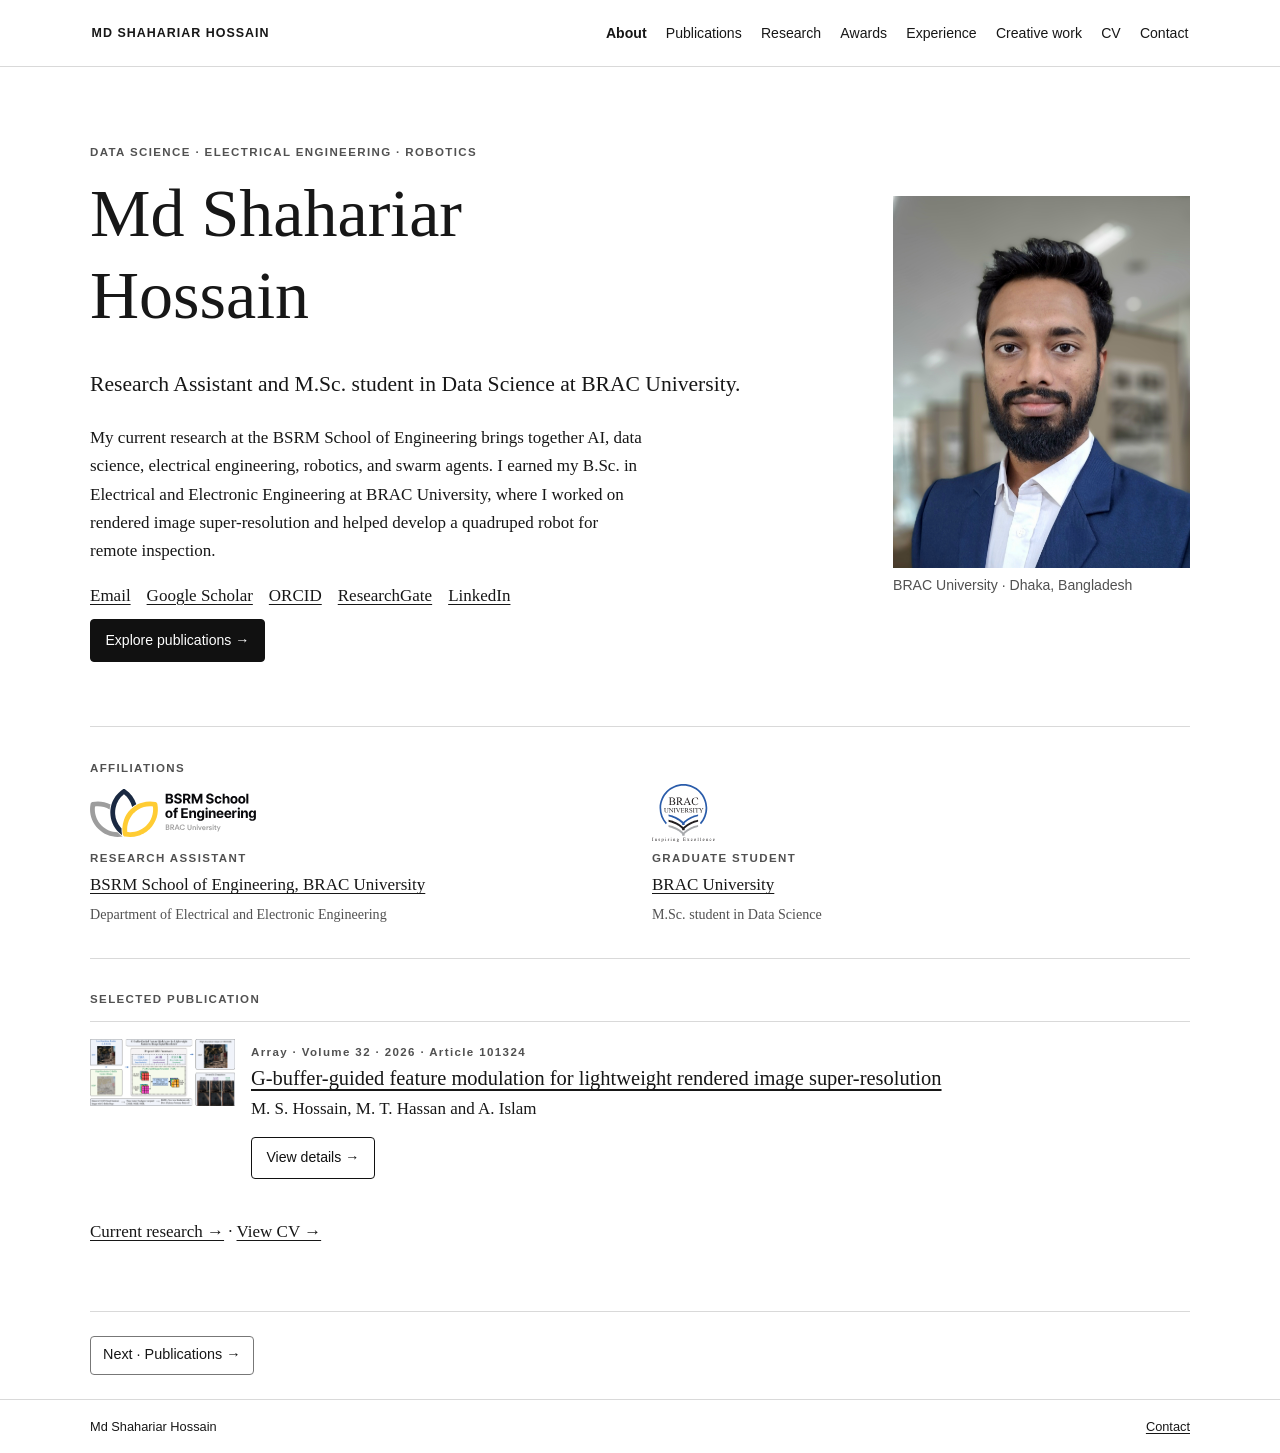
==== commit 56076653: "Add thesis, affiliations, research details, new figures and updated CV - Add B.Sc. thesis page and l" ====
--- a/index.html
+++ b/index.html
@@ -38,6 +38,7 @@
   </header>
   <main id="main">
 <section class="hero wrap" id="about"><div class="hero-copy"><p class="eyebrow">DATA SCIENCE · ELECTRICAL ENGINEERING · ROBOTICS</p><h1>Md Shahariar<br>Hossain</h1><p class="lead">Research Assistant and M.Sc. student in Data Science at BRAC University.</p><p>My current research at the BSRM School of Engineering brings together AI, data science, electrical engineering, robotics, and swarm agents. I earned my B.Sc. in Electrical and Electronic Engineering at BRAC University, where I worked on rendered image super-resolution and helped develop a quadruped robot for remote inspection.</p><div class="links"><a href="mailto:shahariar.hossain.sron@gmail.com">Email</a><a href="https://scholar.google.com/citations?user=Wtchfr8AAAAJ&amp;hl=en">Google Scholar</a><a href="https://orcid.org/0009-0006-8416-8100">ORCID</a><a href="https://researchgate.net/profile/Md-Hossain-1381">ResearchGate</a><a href="https://linkedin.com/in/sronxyz">LinkedIn</a></div><a class="button" href="publications.html">Explore publications <span aria-hidden="true">→</span></a></div><figure class="portrait"><img src="portrait.jpg" alt="Portrait of Md Shahariar Hossain"><figcaption>BRAC University · Dhaka, Bangladesh</figcaption></figure></section>
+<section class="wrap affiliations" aria-label="Affiliations"><p class="eyebrow">AFFILIATIONS</p><div class="affiliation-grid"><div class="affiliation"><img class="affiliation-logo" src="assets/img/bsrm-soe-logo.svg" alt="BSRM School of Engineering, BRAC University" width="228" height="66"><div class="affiliation-copy"><span class="eyebrow">RESEARCH ASSISTANT</span><a href="https://engineering.bracu.ac.bd/">BSRM School of Engineering, BRAC University</a><small>Department of Electrical and Electronic Engineering</small></div></div><div class="affiliation"><img class="affiliation-logo bracu-logo" src="assets/img/bracu-logo.svg" alt="BRAC University" width="94" height="86"><div class="affiliation-copy"><span class="eyebrow">GRADUATE STUDENT</span><a href="https://www.bracu.ac.bd/">BRAC University</a><small>M.Sc. student in Data Science</small></div></div></div></section>
 <section class="wrap featured"><p class="eyebrow">SELECTED PUBLICATION</p><article class="paper-card">
   <img class="paper-thumb" src="gbuffer.png" alt="" loading="lazy">
   <div><p class="eyebrow">Array · Volume 32 · 2026 · Article 101324</p><h2><a href="paper-gbuffer.html">G-buffer-guided feature modulation for lightweight rendered image super-resolution</a></h2><p>M. S. Hossain, M. T. Hassan and A. Islam</p><p class="paper-actions"><a class="button secondary" href="paper-gbuffer.html">View details →</a></p></div>
--- a/style.css
+++ b/style.css
@@ -119,79 +119,92 @@
   .cv-preview { margin: 0; max-width: none; }
   .cv-preview canvas { width: auto; max-width: 100%; max-height: 9.5in; margin: 0 auto; break-inside: avoid; }
   .cv-preview canvas + canvas { break-before: page; }
-}
-
-/* Inline references and explicit actions */
-body { font-family: Georgia, "Times New Roman", serif; }
-a:not(.skip):not(.button) {
-  display: inline;
-  border: 0;
-  border-radius: 0;
-  padding: 0;
-  text-decoration: underline;
-}
-a:not(.skip):not(.button):hover { background: transparent; }
-.site-header a:not(.button) {
-  display: inline-block;
-  padding: .35rem .1rem;
-  text-decoration: none;
-  color: #171717;
-  background: transparent;
-}
-.site-header a[aria-current="page"]:not(.button) { font-weight: 700; }
-.site-header a:not(.button):hover { color: #555; }
-.page-links a:not(.button) {
-  display: inline-block;
-  padding: .4rem .75rem;
-  border: 1px solid #777;
-  border-radius: 4px;
-  text-decoration: none;
-}
-.page-links a:not(.button):hover { background: #eee; }
-.paper-thumb { align-self: flex-start; max-height: 130px; object-fit: contain; }
-.research-row.text-only { grid-template-columns: 1fr; }
-.detail-figure img { max-height: 580px; object-fit: contain; }
-.video-entry { display: flex; gap: .8rem; align-items: center; margin: 1rem 0; }
-.video-entry img { width: min(32%, 120px); aspect-ratio: 16/9; object-fit: cover; }
-.site-header nav a[aria-current="page"]:hover { background: transparent; color: #555; }
-
-/* Compact mobile navigation */
-.mobile-menu { display: none; }
-@media (max-width: 800px) {
-  .site-header .header-inner {
-    display: grid;
-    grid-template-columns: minmax(0, 1fr) auto;
-    align-items: center;
-    position: relative;
-  }
-  .site-header .desktop-nav { display: none; }
-  .mobile-menu { display: block; }
-  .mobile-menu summary {
-    display: grid;
-    place-items: center;
-    width: 44px;
-    height: 44px;
-    list-style: none;
-    cursor: pointer;
-  }
-  .mobile-menu summary::-webkit-details-marker { display: none; }
-  .mobile-menu summary span {
-    width: 22px;
-    height: 2px;
-    background: currentColor;
-    box-shadow: 0 -6px currentColor, 0 6px currentColor;
-  }
-  .mobile-menu nav {
-    position: absolute;
-    z-index: 2;
-    inset: 100% 0 auto;
-    display: grid;
-    gap: 0;
-    padding: .5rem 1rem;
-    background: #fff;
-    border: 1px solid var(--line);
-  }
-  .site-header .mobile-menu nav a {
-    padding: .55rem .1rem;
-  }
-}
+}
+
+/* Inline references and explicit actions */
+body { font-family: Georgia, "Times New Roman", serif; }
+a:not(.skip):not(.button) {
+  display: inline;
+  border: 0;
+  border-radius: 0;
+  padding: 0;
+  text-decoration: underline;
+}
+a:not(.skip):not(.button):hover { background: transparent; }
+.site-header a:not(.button) {
+  display: inline-block;
+  padding: .35rem .1rem;
+  text-decoration: none;
+  color: #171717;
+  background: transparent;
+}
+.site-header a[aria-current="page"]:not(.button) { font-weight: 700; }
+.site-header a:not(.button):hover { color: #555; }
+.page-links a:not(.button) {
+  display: inline-block;
+  padding: .4rem .75rem;
+  border: 1px solid #777;
+  border-radius: 4px;
+  text-decoration: none;
+}
+.page-links a:not(.button):hover { background: #eee; }
+.paper-thumb { align-self: flex-start; max-height: 130px; object-fit: contain; }
+.research-row.text-only { grid-template-columns: 1fr; }
+.detail-figure img { max-height: 580px; object-fit: contain; }
+.video-entry { display: flex; gap: .8rem; align-items: center; margin: 1rem 0; }
+.video-entry img { width: min(32%, 120px); aspect-ratio: 16/9; object-fit: cover; }
+.site-header nav a[aria-current="page"]:hover { background: transparent; color: #555; }
+
+/* Compact mobile navigation */
+.mobile-menu { display: none; }
+@media (max-width: 800px) {
+  .site-header .header-inner {
+    display: grid;
+    grid-template-columns: minmax(0, 1fr) auto;
+    align-items: center;
+    position: relative;
+  }
+  .site-header .desktop-nav { display: none; }
+  .mobile-menu { display: block; }
+  .mobile-menu summary {
+    display: grid;
+    place-items: center;
+    width: 44px;
+    height: 44px;
+    list-style: none;
+    cursor: pointer;
+  }
+  .mobile-menu summary::-webkit-details-marker { display: none; }
+  .mobile-menu summary span {
+    width: 22px;
+    height: 2px;
+    background: currentColor;
+    box-shadow: 0 -6px currentColor, 0 6px currentColor;
+  }
+  .mobile-menu nav {
+    position: absolute;
+    z-index: 2;
+    inset: 100% 0 auto;
+    display: grid;
+    gap: 0;
+    padding: .5rem 1rem;
+    background: #fff;
+    border: 1px solid var(--line);
+  }
+  .site-header .mobile-menu nav a {
+    padding: .55rem .1rem;
+  }
+}
+
+/* Homepage affiliations */
+.affiliations { padding: 1.25rem 0 2rem; border-top: 1px solid var(--line); }
+.affiliation-grid { display: grid; grid-template-columns: repeat(2, minmax(0, 1fr)); gap: 1.5rem; }
+.affiliation { display: flex; flex-direction: column; align-items: flex-start; gap: .75rem; min-width: 0; }
+.affiliation-logo { width: auto; max-width: 190px; height: 48px; object-fit: contain; object-position: left center; }
+.affiliation-logo.bracu-logo { height: 58px; margin-block: -5px; }
+.affiliation-copy { display: grid; gap: .2rem; min-width: 0; }
+.affiliation-copy .eyebrow { margin: 0; }
+.affiliation-copy small { font-size: .88rem; color: var(--muted); }
+@media (max-width: 560px) {
+  .affiliation-grid { grid-template-columns: 1fr; }
+}
